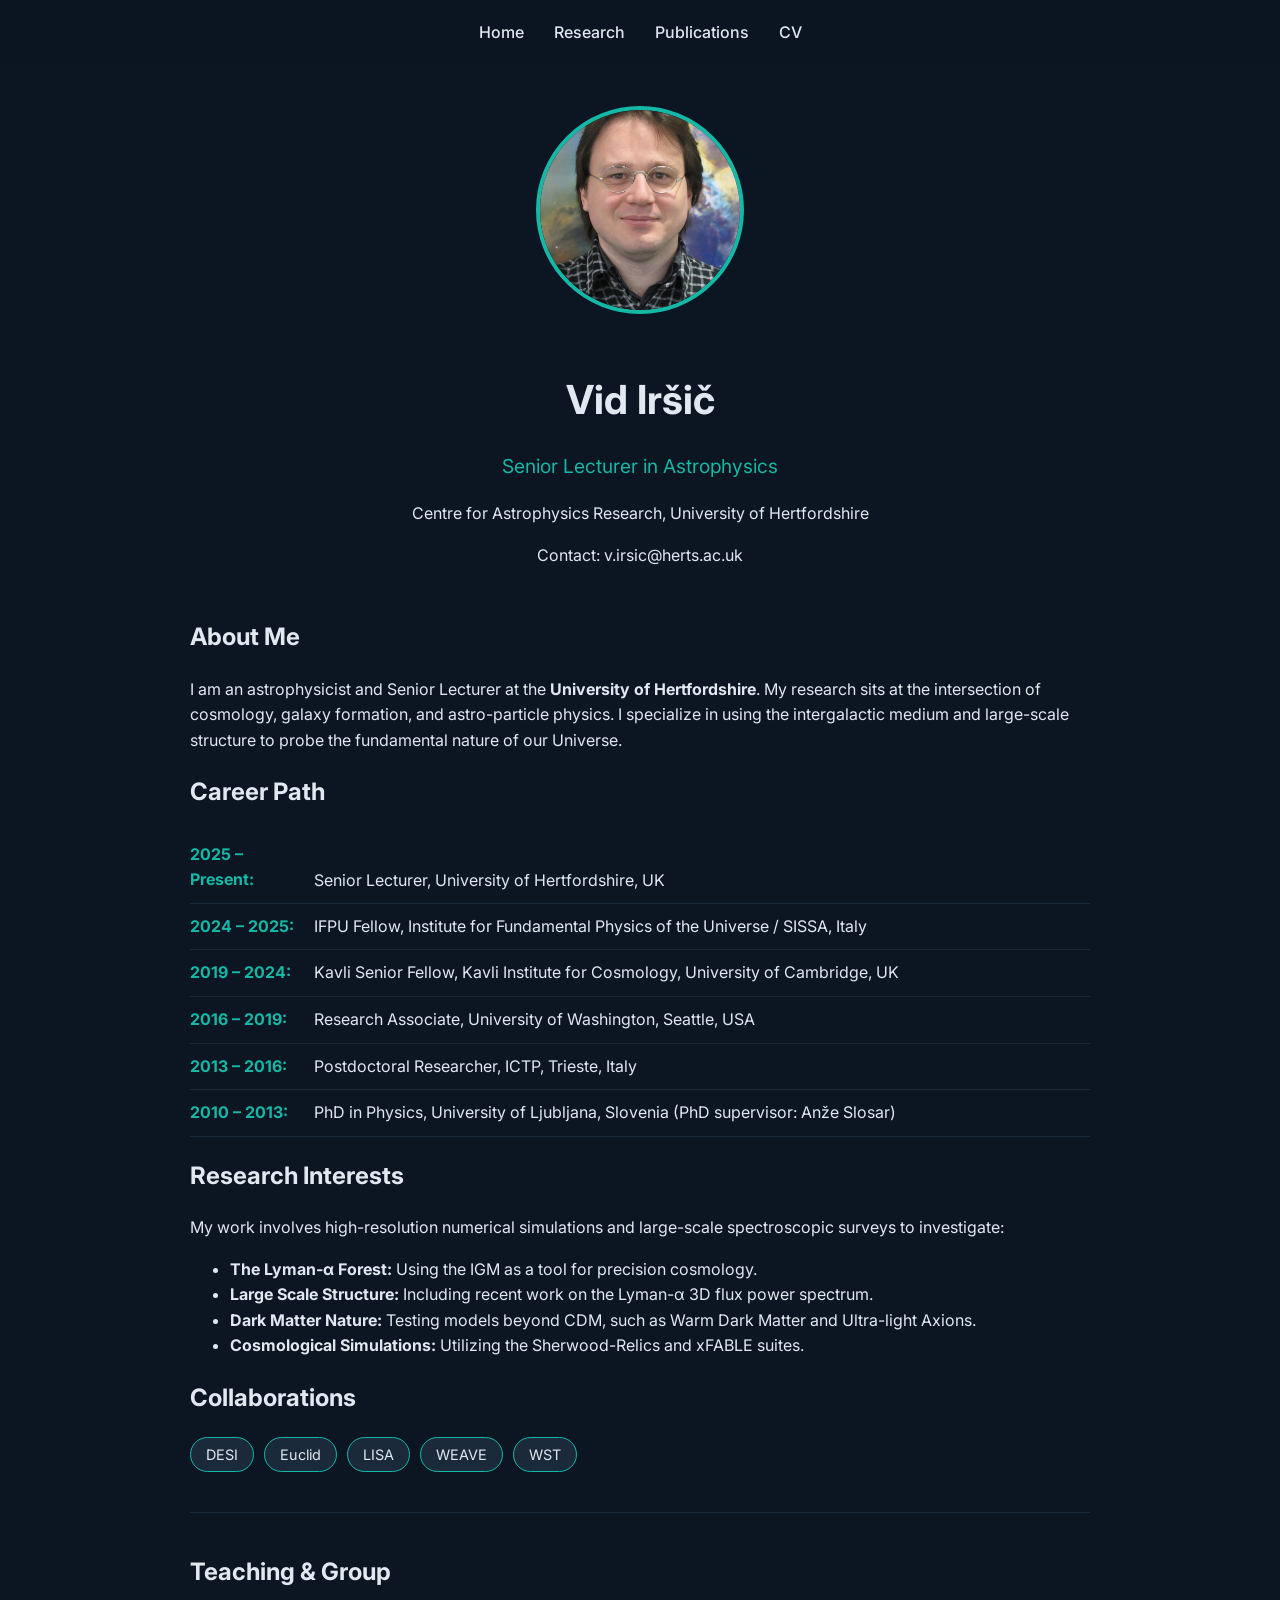
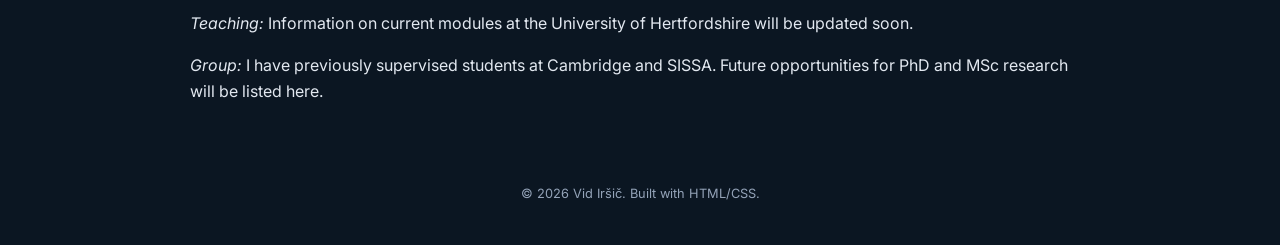
==== index.html @ 52c71392 "Update index.html" ====
<!DOCTYPE html>
<html lang="en">
<head>
    <meta charset="UTF-8">
    <meta name="viewport" content="width=device-width, initial-scale=1.0">
    <title>Vid Irsic | Astrophysicist</title>
    <link rel="stylesheet" href="style.css">
    <!-- Google Fonts for a professional look -->
    <link href="https://fonts.googleapis.com/css2?family=Inter:wght@300;400;600&display=swap" rel="stylesheet">
</head>
<body>

    <nav>
        <a href="index.html">Home</a>
        <a href="research.html">Research</a>
        <a href="publications.html">Publications</a>
        <a href="cv.pdf" target="_blank">CV</a>
    </nav>

    <div class="container">
        <!-- Hero Section -->
        <header style="text-align: center; margin-bottom: 50px;">
            <img src="img/profile.jpg" alt="Vid Irsic" class="profile-img">
            <h1 style="font-size: 2.5rem; margin-bottom: 10px;">Vid Iršič</h1>
            <p style="font-size: 1.2rem; color: var(--accent);">Senior Lecturer in Astrophysics</p>
            <p>Centre for Astrophysics Research, University of Hertfordshire</p>
            
            <div style="margin-top: 15px;">
                <!-- Protected Email: Change data-user and data-domain to your actual email -->
                Contact: <span class="email-link" data-user="v.irsic" data-domain="herts.ac.uk"></span>
            </div>
        </header>

        <!-- About / Where I am -->
        <section>
            <h2>About Me</h2>
            <p>
                I am an astrophysicist and Senior Lecturer at the <strong>University of Hertfordshire</strong>. 
                My research sits at the intersection of cosmology, galaxy formation, and astro-particle physics. 
                I specialize in using the intergalactic medium and large-scale structure to probe the 
                fundamental nature of our Universe.
            </p>
        </section>

        <!-- Career Path -->
        <section>
            <h2>Career Path</h2>
            <ul class="career-list">
                <li><strong>2025 – Present:</strong> Senior Lecturer, University of Hertfordshire, UK</li>
                <li><strong>2024 – 2025:</strong> IFPU Fellow, Institute for Fundamental Physics of the Universe / SISSA, Italy</li>
                <li><strong>2019 – 2024:</strong> Kavli Senior Fellow, Kavli Institute for Cosmology, University of Cambridge, UK</li>
                <li><strong>2016 – 2019:</strong> Research Associate, University of Washington, Seattle, USA</li>
                <li><strong>2013 – 2016:</strong> Postdoctoral Researcher, ICTP, Trieste, Italy</li>
                <li><strong>2010 – 2013:</strong> PhD in Physics, University of Ljubljana, Slovenia (PhD supervisor: Anže Slosar)</li>
            </ul>
        </section>

        <!-- Research Interests -->
        <section>
            <h2>Research Interests</h2>
            <p>My work involves high-resolution numerical simulations and large-scale spectroscopic surveys to investigate:</p>
            <ul>
                <li><strong>The Lyman-&alpha; Forest:</strong> Using the IGM as a tool for precision cosmology.</li>
                <li><strong>Large Scale Structure:</strong> Including recent work on the Lyman-&alpha; 3D flux power spectrum.</li>
                <li><strong>Dark Matter Nature:</strong> Testing models beyond CDM, such as Warm Dark Matter and Ultra-light Axions.</li>
                <li><strong>Cosmological Simulations:</strong> Utilizing the Sherwood-Relics and xFABLE suites.</li>
            </ul>
        </section>

        <!-- Collaborations -->
        <section>
            <h2>Collaborations</h2>
            <div class="collab-tags">
                <span>DESI</span> <span>Euclid</span> <span>LISA</span> <span>WEAVE</span> <span>WST</span>
            </div>
        </section>

        <!-- Teaching & Group -->
        <section style="margin-top: 40px; padding-top: 20px; border-top: 1px solid var(--card-bg);">
            <h2>Teaching & Group</h2>
            <p><em>Teaching:</em> Information on current modules at the University of Hertfordshire will be updated soon.</p>
            <p><em>Group:</em> I have previously supervised students at Cambridge and SISSA. Future opportunities for PhD and MSc research will be listed here.</p>
        </section>

    </div>

    <footer style="text-align: center; padding: 40px; color: var(--text-secondary); font-size: 0.8rem;">
        &copy; <script>document.write(new Date().getFullYear())</script> Vid Iršič. Built with HTML/CSS.
    </footer>

</body>
</html>
---- style.css ----
:root {
    --bg-color: #0b1622;
    --card-bg: #1a2a3a;
    --text-primary: #e2e8f0;
    --text-secondary: #94a3b8;
    --accent: #14b8a6; /* Teal */
    --accent-hover: #2dd4bf;
}

body {
    font-family: 'Inter', -apple-system, sans-serif;
    background-color: var(--bg-color);
    color: var(--text-primary);
    line-height: 1.6;
    margin: 0;
}

/* Navigation */
nav {
    display: flex;
    justify-content: center;
    padding: 20px;
    background: rgba(11, 22, 34, 0.9);
    position: sticky;
    top: 0;
}
nav a {
    color: var(--text-primary);
    text-decoration: none;
    margin: 0 15px;
    font-weight: 500;
}
nav a:hover { color: var(--accent); }

/* Container */
.container {
    max-width: 900px;
    margin: 40px auto;
    padding: 0 20px;
}

/* Profile Photo */
.profile-img {
    width: 200px;
    height: 200px;
    border-radius: 50%;
    border: 4px solid var(--accent);
    object-fit: cover;
    margin-bottom: 20px;
}

/* Research Grid */
.research-grid {
    display: grid;
    grid-template-columns: repeat(auto-fit, minmax(280px, 1fr));
    gap: 20px;
}

.topic-box {
    background: var(--card-bg);
    padding: 20px;
    border-radius: 12px;
    transition: transform 0.2s;
    text-decoration: none;
    color: inherit;
    display: block;
}
.topic-box:hover { transform: translateY(-5px); border: 1px solid var(--accent); }

.topic-box img {
    width: 100%;
    height: 150px;
    border-radius: 8px;
    object-fit: cover;
}

/* Buttons */
.btn {
    display: inline-block;
    background: var(--accent);
    color: var(--bg-color);
    padding: 10px 20px;
    border-radius: 6px;
    text-decoration: none;
    font-weight: bold;
}

/* Email Protection */
.email-link::after { content: attr(data-domain); }
.email-link::before { content: attr(data-user) "\0040"; }

/* Publications List */
.pub-list {
    list-style: none;
    padding: 0;
}

.pub-item {
    background: var(--card-bg);
    padding: 20px;
    border-radius: 8px;
    margin-bottom: 15px;
    border-left: 4px solid var(--accent);
}

.pub-title {
    font-size: 1.1rem;
    font-weight: 600;
    color: var(--accent-hover);
    display: block;
    margin-bottom: 5px;
    text-decoration: none;
}

.pub-authors {
    font-size: 0.9rem;
    color: var(--text-primary);
}

.pub-journal {
    font-size: 0.9rem;
    color: var(--text-secondary);
    font-style: italic;
}

/* External Link Buttons */
.external-links {
    display: flex;
    flex-wrap: wrap;
    gap: 15px;
    margin-top: 40px;
    padding-top: 20px;
    border-top: 1px solid var(--text-secondary);
}

.ext-btn {
    padding: 10px 15px;
    border: 1px solid var(--accent);
    border-radius: 5px;
    color: var(--accent);
    text-decoration: none;
    font-size: 0.9rem;
    transition: all 0.3s ease;
}

.ext-btn:hover {
    background: var(--accent);
    color: var(--bg-color);
}

/* Career List Styling */
.career-list {
    list-style: none;
    padding: 0;
}
.career-list li {
    padding: 10px 0;
    border-bottom: 1px solid var(--card-bg);
}
.career-list li strong {
    color: var(--accent);
    display: inline-block;
    width: 120px; /* Aligns the dates */
}

/* Collaboration Tags */
.collab-tags {
    display: flex;
    flex-wrap: wrap;
    gap: 10px;
    margin-top: 10px;
}
.collab-tags span {
    background: var(--card-bg);
    padding: 5px 15px;
    border-radius: 20px;
    font-size: 0.9rem;
    border: 1px solid var(--accent);
    color: var(--text-primary);
}

/* Responsive adjustment for dates */
@media (max-width: 600px) {
    .career-list li strong {
        display: block;
        width: auto;
        margin-bottom: 5px;
    }
}
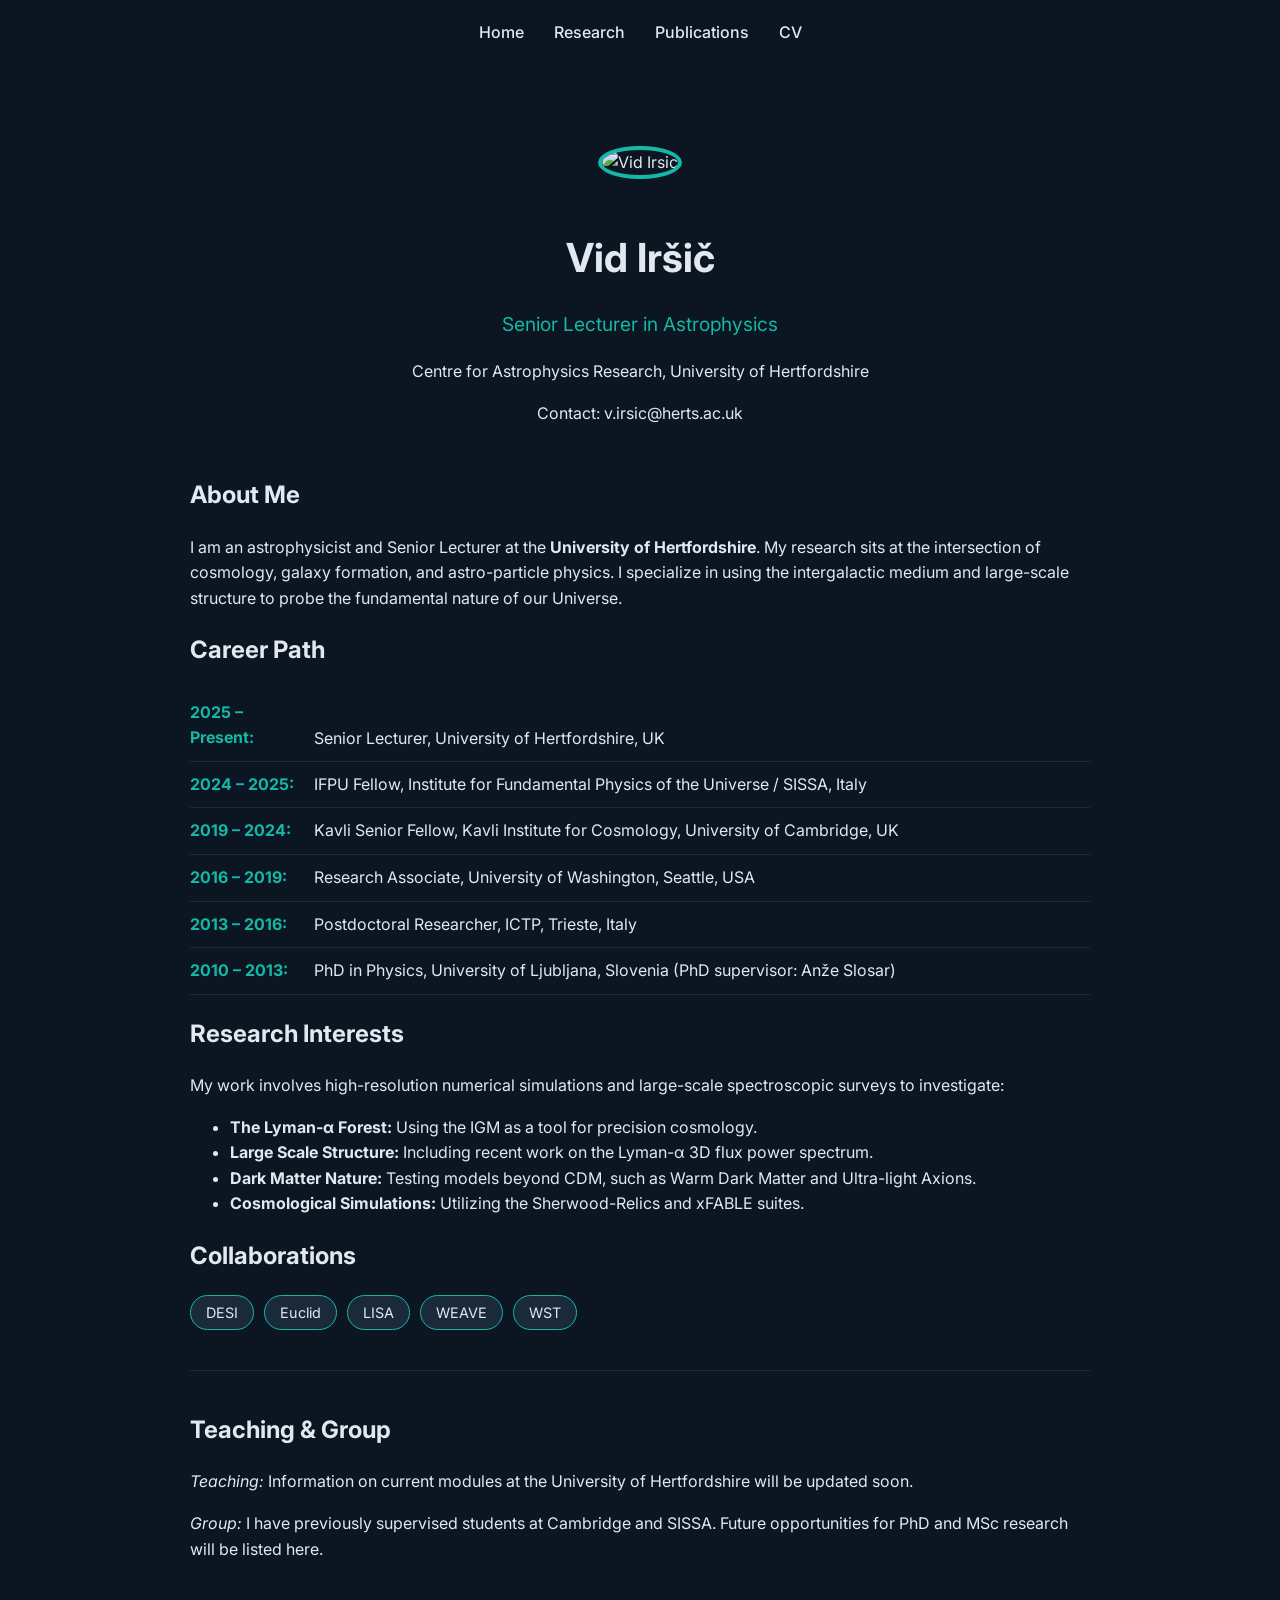
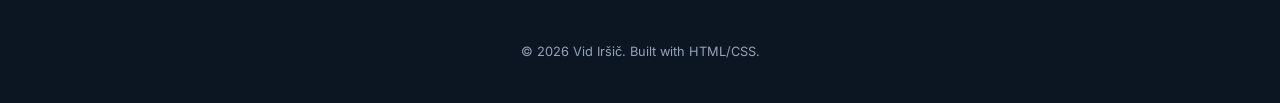
==== commit 65aa9829: "Update index.html" ====
--- a/index.html
+++ b/index.html
@@ -20,7 +20,7 @@
     <div class="container">
         <!-- Hero Section -->
         <header style="text-align: center; margin-bottom: 50px;">
-            <img src="img/profile.jpg" alt="Vid Irsic" class="profile-img">
+            <img src="img/profile2.jpg" alt="Vid Irsic" class="profile-img">
             <h1 style="font-size: 2.5rem; margin-bottom: 10px;">Vid Iršič</h1>
             <p style="font-size: 1.2rem; color: var(--accent);">Senior Lecturer in Astrophysics</p>
             <p>Centre for Astrophysics Research, University of Hertfordshire</p>
--- a/style.css
+++ b/style.css
@@ -46,7 +46,9 @@
     border-radius: 50%;
     border: 4px solid var(--accent);
     object-fit: cover;
+    object-position: 50% 10%;
     margin-bottom: 20px;
+    margin-top: 40px; 
 }
 
 /* Research Grid */
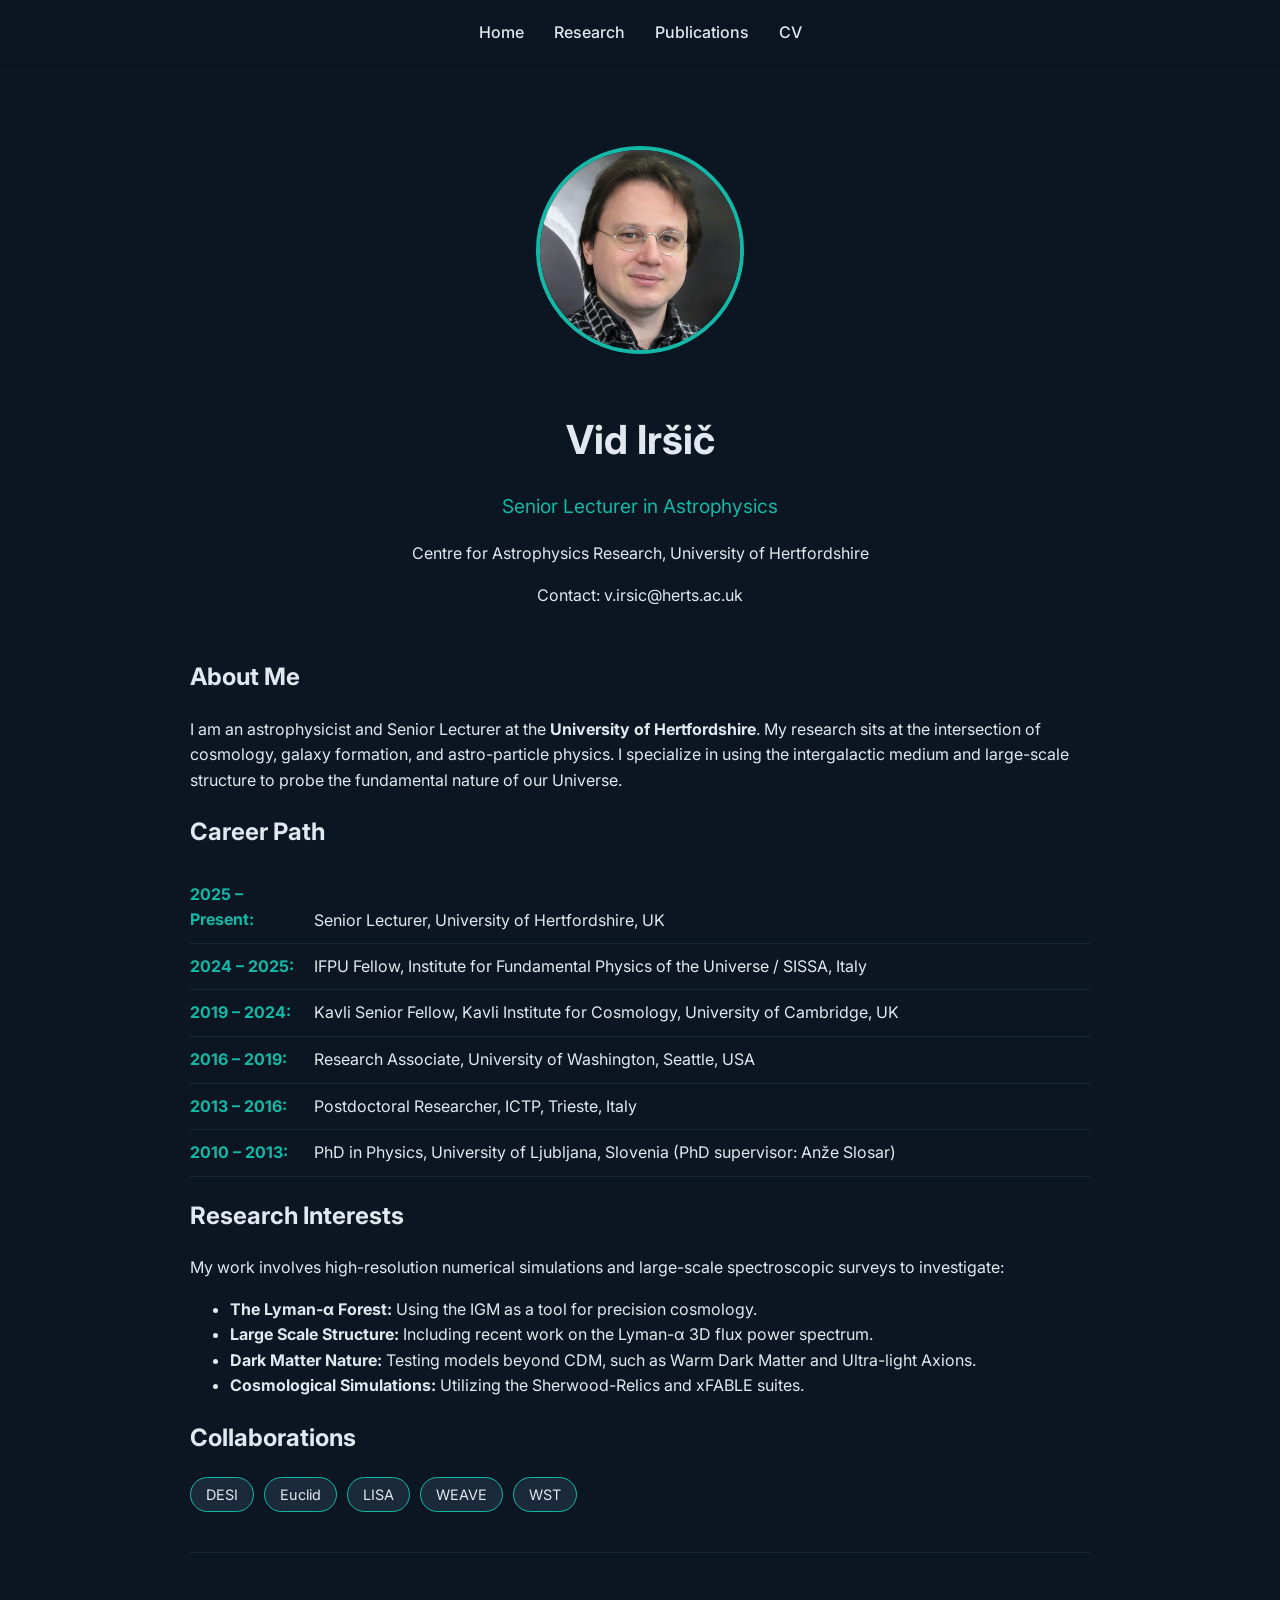
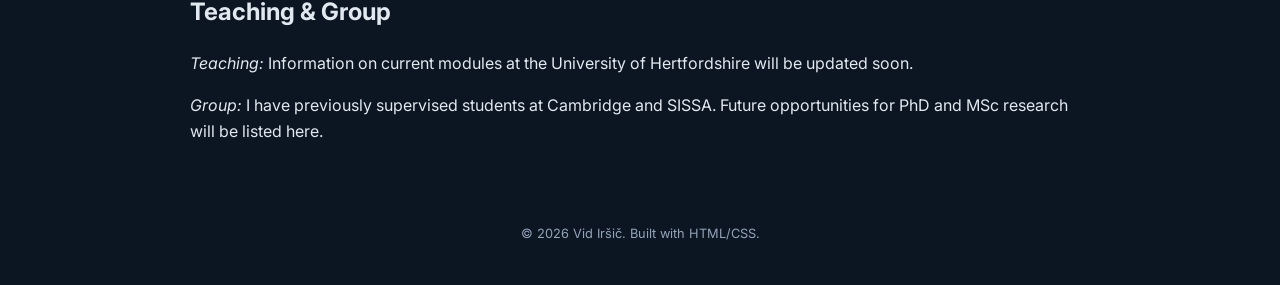
==== commit e9daba76: "Update index.html" ====
--- a/index.html
+++ b/index.html
@@ -20,7 +20,7 @@
     <div class="container">
         <!-- Hero Section -->
         <header style="text-align: center; margin-bottom: 50px;">
-            <img src="img/profile2.jpg" alt="Vid Irsic" class="profile-img">
+            <img src="img/profile.jpg" alt="Vid Irsic" class="profile-img">
             <h1 style="font-size: 2.5rem; margin-bottom: 10px;">Vid Iršič</h1>
             <p style="font-size: 1.2rem; color: var(--accent);">Senior Lecturer in Astrophysics</p>
             <p>Centre for Astrophysics Research, University of Hertfordshire</p>
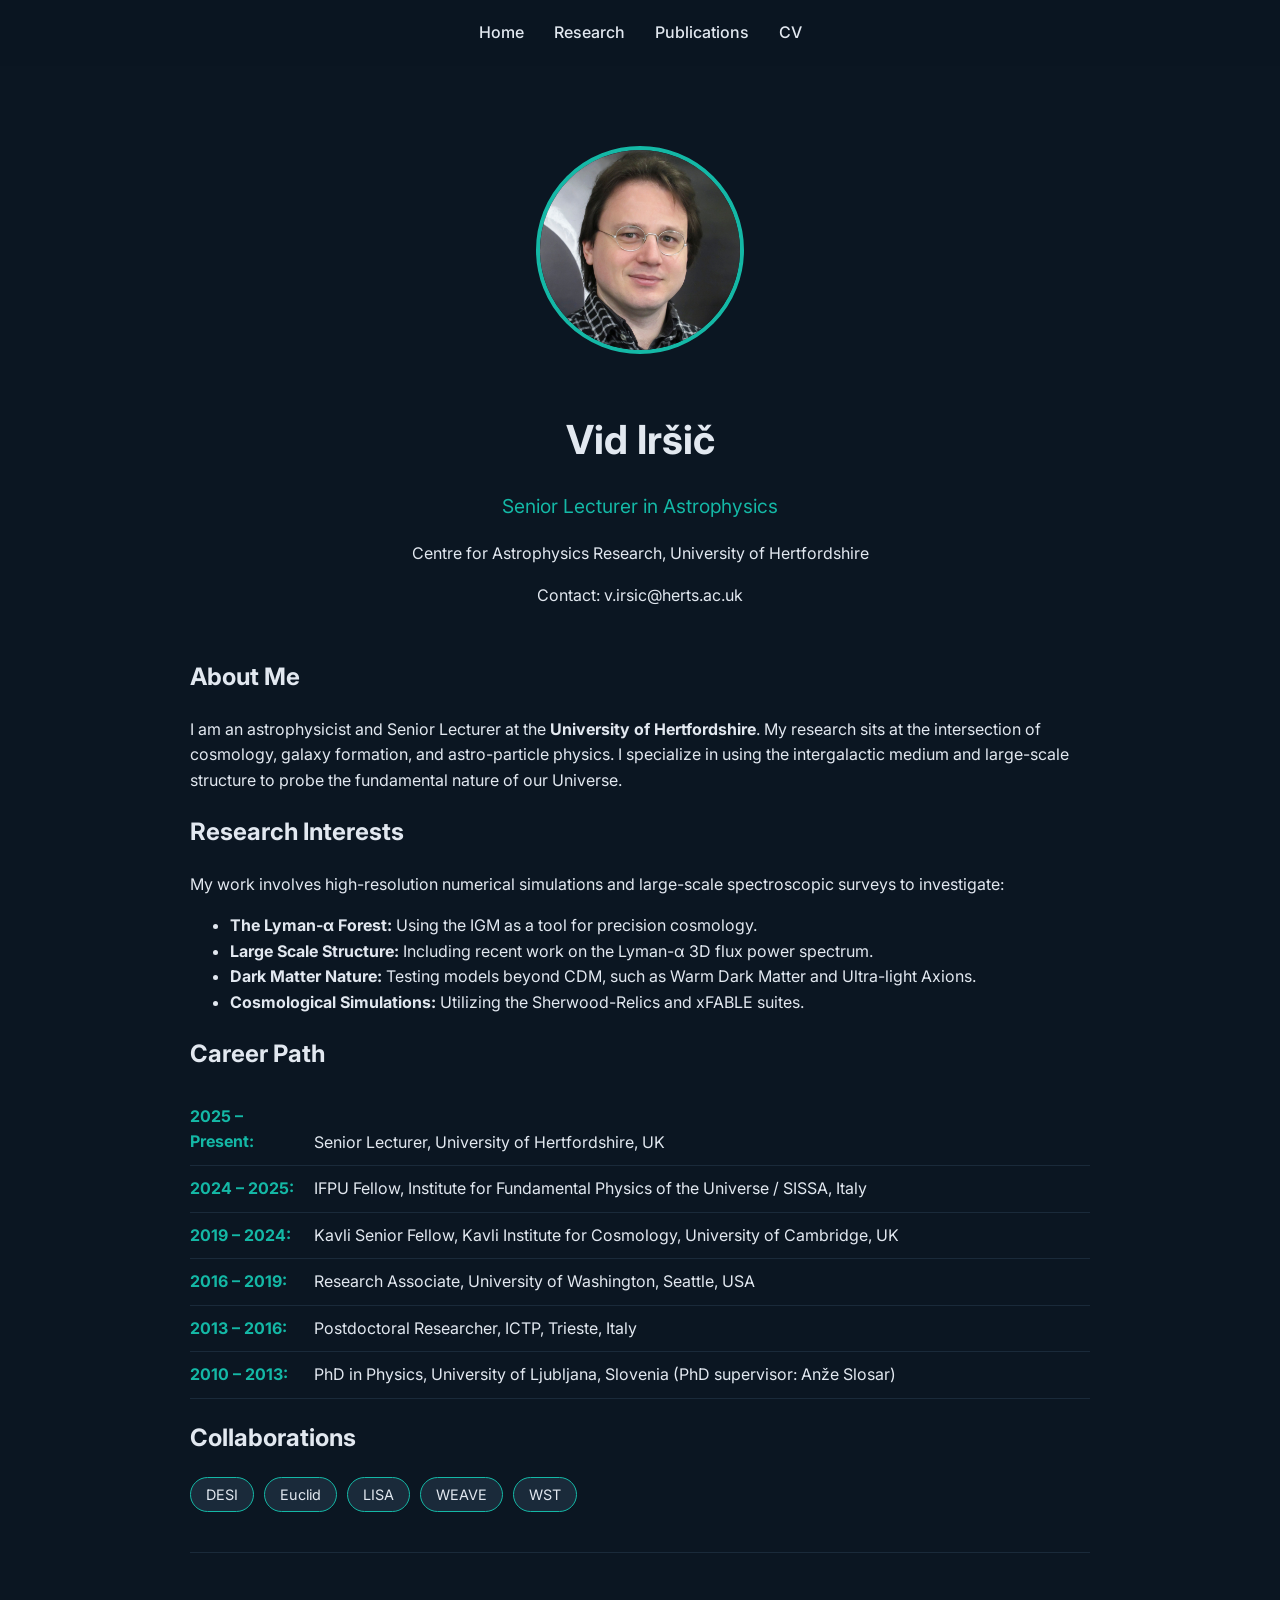
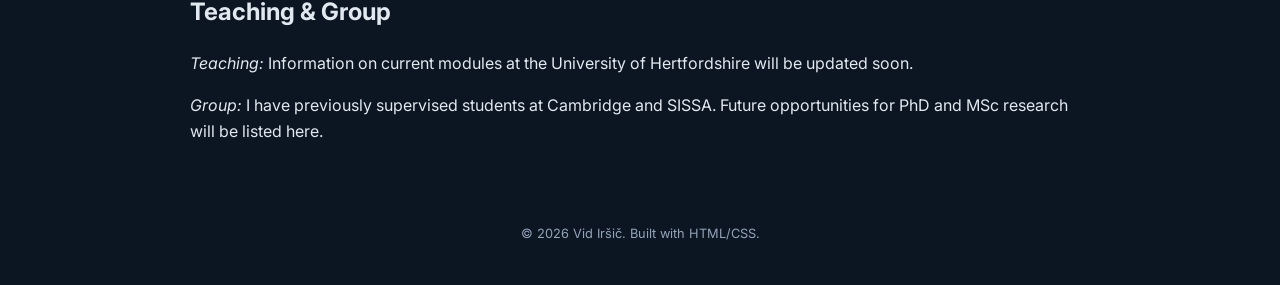
==== commit c3ba7df3: "Changes to index.html" ====
--- a/index.html
+++ b/index.html
@@ -42,6 +42,18 @@
             </p>
         </section>
 
+        <!-- Research Interests -->
+        <section>
+            <h2>Research Interests</h2>
+            <p>My work involves high-resolution numerical simulations and large-scale spectroscopic surveys to investigate:</p>
+            <ul>
+                <li><strong>The Lyman-&alpha; Forest:</strong> Using the IGM as a tool for precision cosmology.</li>
+                <li><strong>Large Scale Structure:</strong> Including recent work on the Lyman-&alpha; 3D flux power spectrum.</li>
+                <li><strong>Dark Matter Nature:</strong> Testing models beyond CDM, such as Warm Dark Matter and Ultra-light Axions.</li>
+                <li><strong>Cosmological Simulations:</strong> Utilizing the Sherwood-Relics and xFABLE suites.</li>
+            </ul>
+        </section>
+		
         <!-- Career Path -->
         <section>
             <h2>Career Path</h2>
@@ -52,18 +64,6 @@
                 <li><strong>2016 – 2019:</strong> Research Associate, University of Washington, Seattle, USA</li>
                 <li><strong>2013 – 2016:</strong> Postdoctoral Researcher, ICTP, Trieste, Italy</li>
                 <li><strong>2010 – 2013:</strong> PhD in Physics, University of Ljubljana, Slovenia (PhD supervisor: Anže Slosar)</li>
-            </ul>
-        </section>
-
-        <!-- Research Interests -->
-        <section>
-            <h2>Research Interests</h2>
-            <p>My work involves high-resolution numerical simulations and large-scale spectroscopic surveys to investigate:</p>
-            <ul>
-                <li><strong>The Lyman-&alpha; Forest:</strong> Using the IGM as a tool for precision cosmology.</li>
-                <li><strong>Large Scale Structure:</strong> Including recent work on the Lyman-&alpha; 3D flux power spectrum.</li>
-                <li><strong>Dark Matter Nature:</strong> Testing models beyond CDM, such as Warm Dark Matter and Ultra-light Axions.</li>
-                <li><strong>Cosmological Simulations:</strong> Utilizing the Sherwood-Relics and xFABLE suites.</li>
             </ul>
         </section>
 
--- a/style.css
+++ b/style.css
@@ -189,3 +189,128 @@
         margin-bottom: 5px;
     }
 }
+
+/* Publication Interactivity */
+.pub-item {
+    transition: background-color 0.3s ease;
+}
+
+.pub-item:hover {
+    background-color: #233549; /* Slightly lighter than card-bg */
+}
+
+.pub-title {
+    text-decoration: none;
+    font-size: 1.15rem;
+    font-weight: 600;
+    color: var(--accent);
+    display: inline-block;
+    margin-bottom: 5px;
+}
+
+.pub-title:hover {
+    text-decoration: underline;
+    color: var(--accent-hover);
+}
+
+/* Badge and News Styling */
+.badge {
+    background: #f59e0b;
+    color: #0b1622;
+    font-size: 0.65rem;
+    font-weight: bold;
+    padding: 2px 6px;
+    border-radius: 4px;
+    margin-left: 8px;
+    vertical-align: middle;
+    text-transform: uppercase;
+}
+
+.news-link {
+    display: inline-block;
+    margin-top: 8px;
+    font-size: 0.85rem;
+    color: #94a3b8;
+    text-decoration: none;
+    font-style: italic;
+}
+
+.news-link:hover {
+    color: var(--accent);
+    text-decoration: underline;
+}
+
+.section-title {
+    color: var(--text-primary);
+    border-left: 4px solid var(--accent);
+    padding-left: 15px;
+    margin-bottom: 30px;
+}
+
+/* Gallery Layout */
+.gallery-container { padding: 40px 20px; }
+
+.gallery-block {
+    display: flex;
+    align-items: center;
+    gap: 60px;
+    margin-bottom: 120px;
+}
+
+/* Alternate order for even blocks */
+.gallery-block:nth-child(even) { flex-direction: row-reverse; }
+
+.gallery-text { flex: 1.3; }
+.gallery-text h2 { 
+    color: var(--accent); 
+    font-size: 1.8rem; 
+    margin-bottom: 20px;
+    position: relative;
+}
+.gallery-text h2::after {
+    content: "";
+    display: block;
+    width: 50px;
+    height: 3px;
+    background: var(--accent);
+    margin-top: 10px;
+}
+
+.gallery-img { flex: 1; text-align: center; }
+.gallery-img img {
+    width: 100%;
+    max-width: 500px;
+    border-radius: 12px;
+    border: 1px solid var(--card-bg);
+    box-shadow: 0 15px 45px rgba(0,0,0,0.5);
+    transition: transform 0.3s ease;
+}
+.gallery-img img:hover { transform: translateY(-5px); }
+
+.fig-caption {
+    display: block;
+    margin-top: 15px;
+    font-size: 0.85rem;
+    color: var(--text-secondary);
+    text-decoration: none;
+    font-style: italic;
+}
+.fig-caption:hover { color: var(--accent); text-decoration: underline; }
+
+/* Mobile View */
+@media (max-width: 900px) {
+    .gallery-block, .gallery-block:nth-child(even) {
+        flex-direction: column;
+        text-align: center;
+        gap: 30px;
+    }
+    .gallery-text h2::after { margin: 10px auto; }
+}
+
+/* Responsive */
+@media (max-width: 900px) {
+    .gallery-block, .gallery-block:nth-child(even) {
+        flex-direction: column;
+        gap: 30px;
+    }
+}
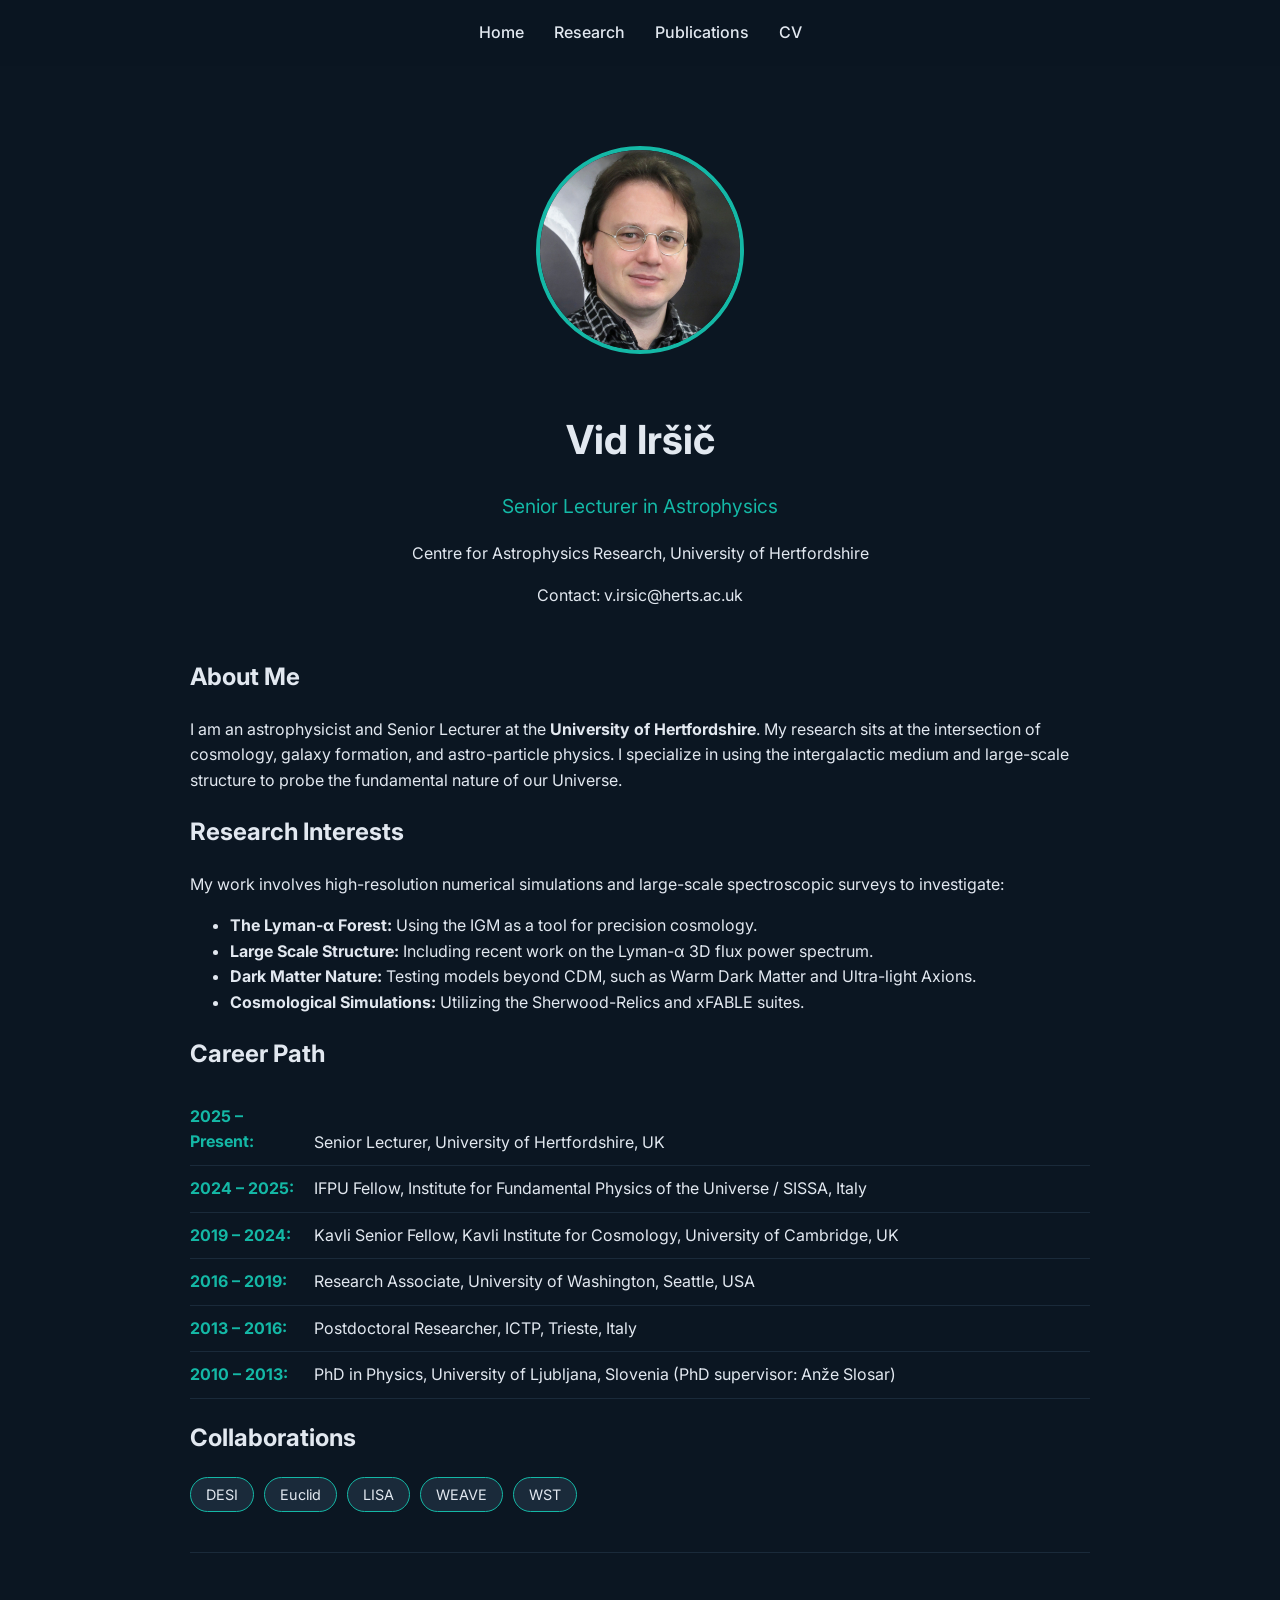
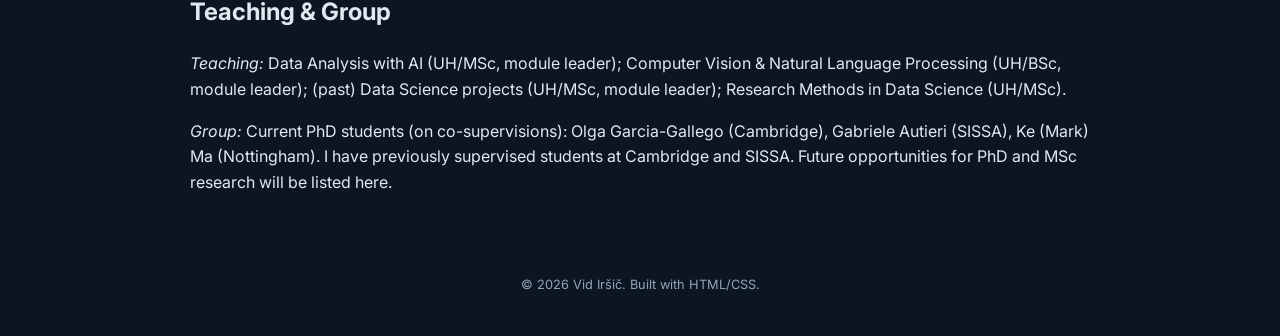
==== commit c809d2c3: "Update on index.html" ====
--- a/index.html
+++ b/index.html
@@ -78,8 +78,15 @@
         <!-- Teaching & Group -->
         <section style="margin-top: 40px; padding-top: 20px; border-top: 1px solid var(--card-bg);">
             <h2>Teaching & Group</h2>
-            <p><em>Teaching:</em> Information on current modules at the University of Hertfordshire will be updated soon.</p>
-            <p><em>Group:</em> I have previously supervised students at Cambridge and SISSA. Future opportunities for PhD and MSc research will be listed here.</p>
+            <p><em>Teaching:</em> Data Analysis with AI (UH/MSc, module leader);
+            Computer Vision & Natural Language Processing (UH/BSc, module
+            leader); (past) Data Science projects (UH/MSc, module leader);
+            Research Methods in Data Science (UH/MSc).</p>
+            <p><em>Group:</em> Current PhD students (on co-supervisions): Olga
+            Garcia-Gallego (Cambridge), Gabriele Autieri (SISSA), Ke (Mark) Ma
+            (Nottingham). I have previously supervised students at Cambridge and
+            SISSA. Future opportunities for PhD and MSc research will be listed
+            here.</p>
         </section>
 
     </div>
--- a/style.css
+++ b/style.css
@@ -54,7 +54,8 @@
 /* Research Grid */
 .research-grid {
     display: grid;
-    grid-template-columns: repeat(auto-fit, minmax(280px, 1fr));
+    grid-template-columns: repeat(2, 1fr);
+	/*grid-template-columns: repeat(auto-fit, minmax(280px, 1fr));*/
     gap: 20px;
 }
 
@@ -71,9 +72,10 @@
 
 .topic-box img {
     width: 100%;
-    height: 150px;
+    height: 250px;
     border-radius: 8px;
-    object-fit: cover;
+    /*object-fit: cover;*/
+	object-fit: contain;
 }
 
 /* Buttons */
@@ -314,3 +316,27 @@
         gap: 30px;
     }
 }
+
+@media (max-width: 600px) {
+	.research-grid {
+		grid-template-columns: 1fr;
+	}
+}
+
+/* Style for links without a specific class */
+.custom-link {
+    color: #38bdf8; /* A bright, readable sky blue */
+    text-decoration: underline;
+    transition: color 0.2s;
+}
+
+/* Keeps the link from turning purple after being clicked */
+.custom-link:visited {
+    color: #38bdf8; 
+}
+
+/* Hover effect for plain links */
+.custom-link:hover {
+    color: var(--accent-hover);
+    text-decoration: none;
+}
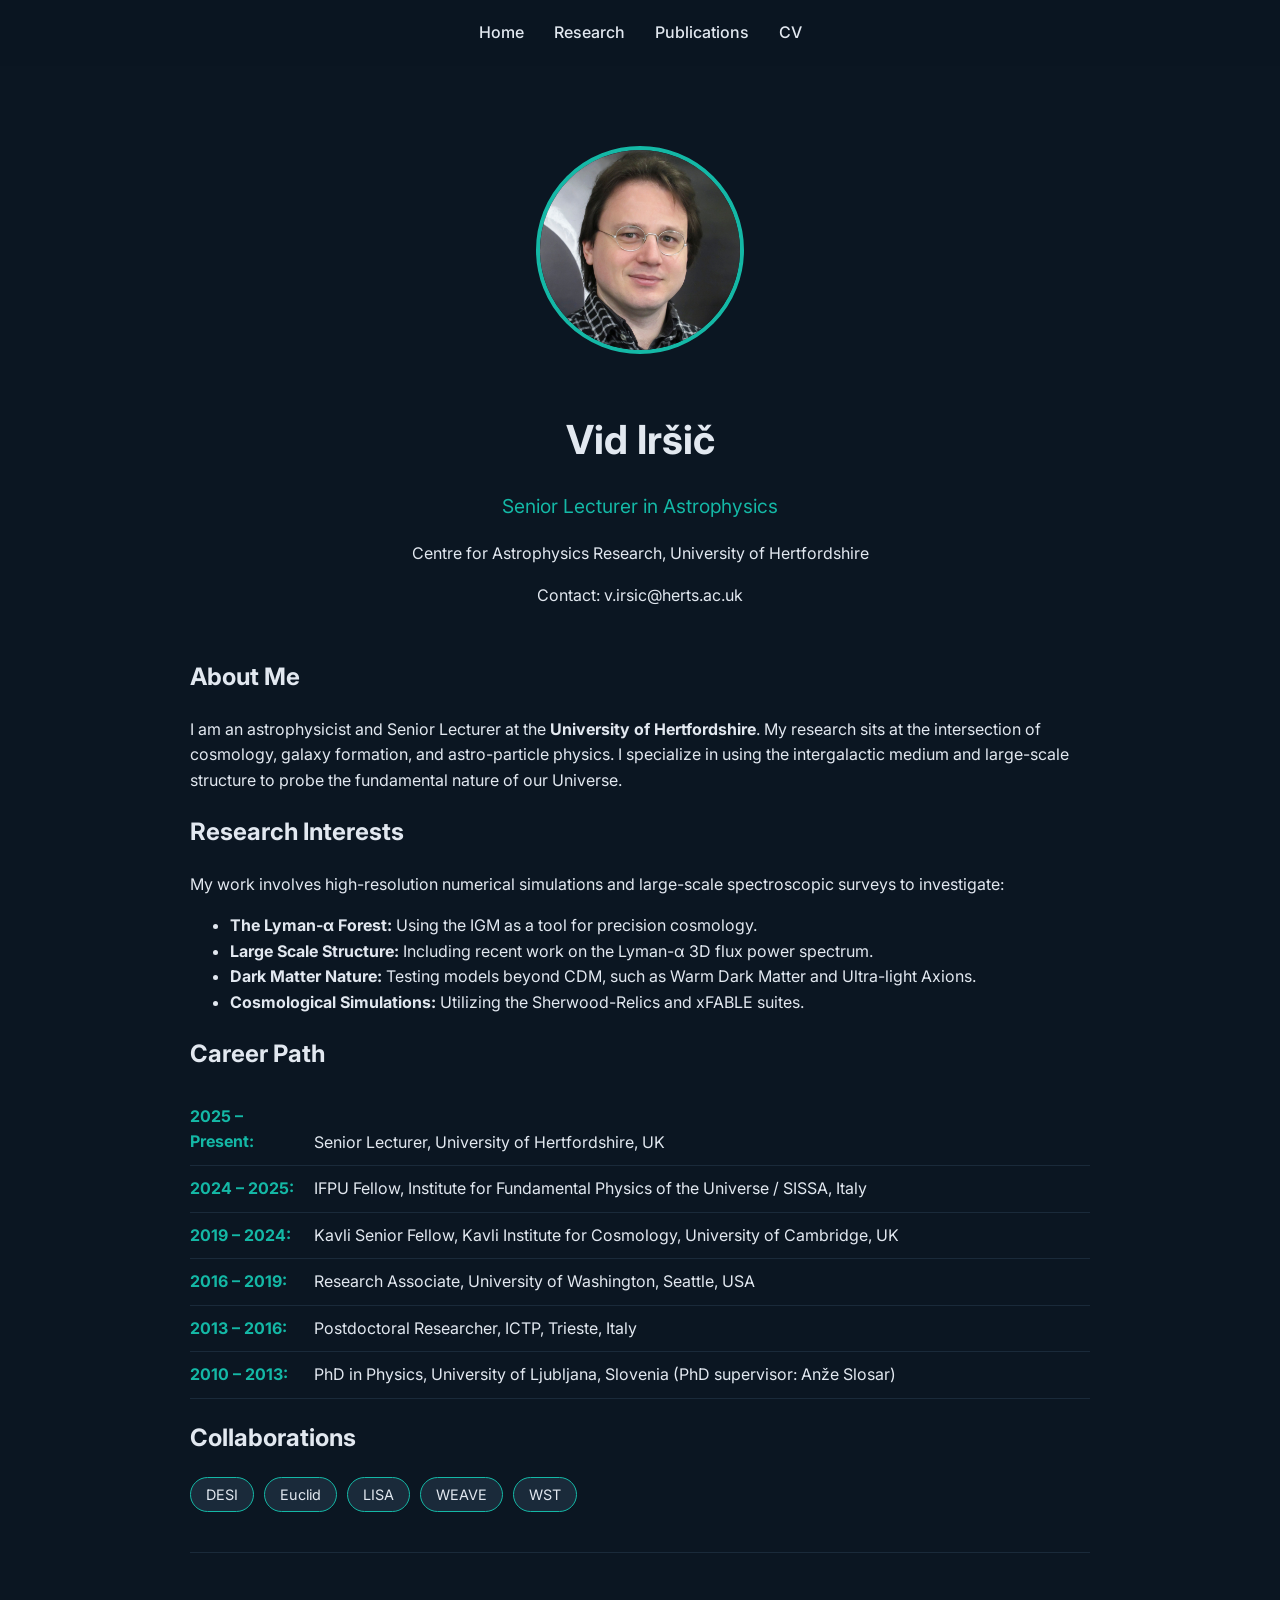
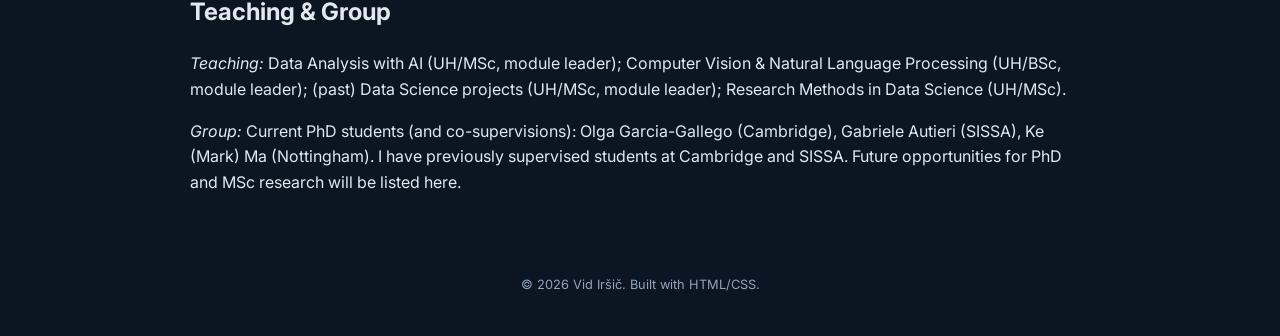
==== commit 8d26704e: "Update on index.html" ====
--- a/index.html
+++ b/index.html
@@ -82,7 +82,7 @@
             Computer Vision & Natural Language Processing (UH/BSc, module
             leader); (past) Data Science projects (UH/MSc, module leader);
             Research Methods in Data Science (UH/MSc).</p>
-            <p><em>Group:</em> Current PhD students (on co-supervisions): Olga
+            <p><em>Group:</em> Current PhD students (and co-supervisions): Olga
             Garcia-Gallego (Cambridge), Gabriele Autieri (SISSA), Ke (Mark) Ma
             (Nottingham). I have previously supervised students at Cambridge and
             SISSA. Future opportunities for PhD and MSc research will be listed
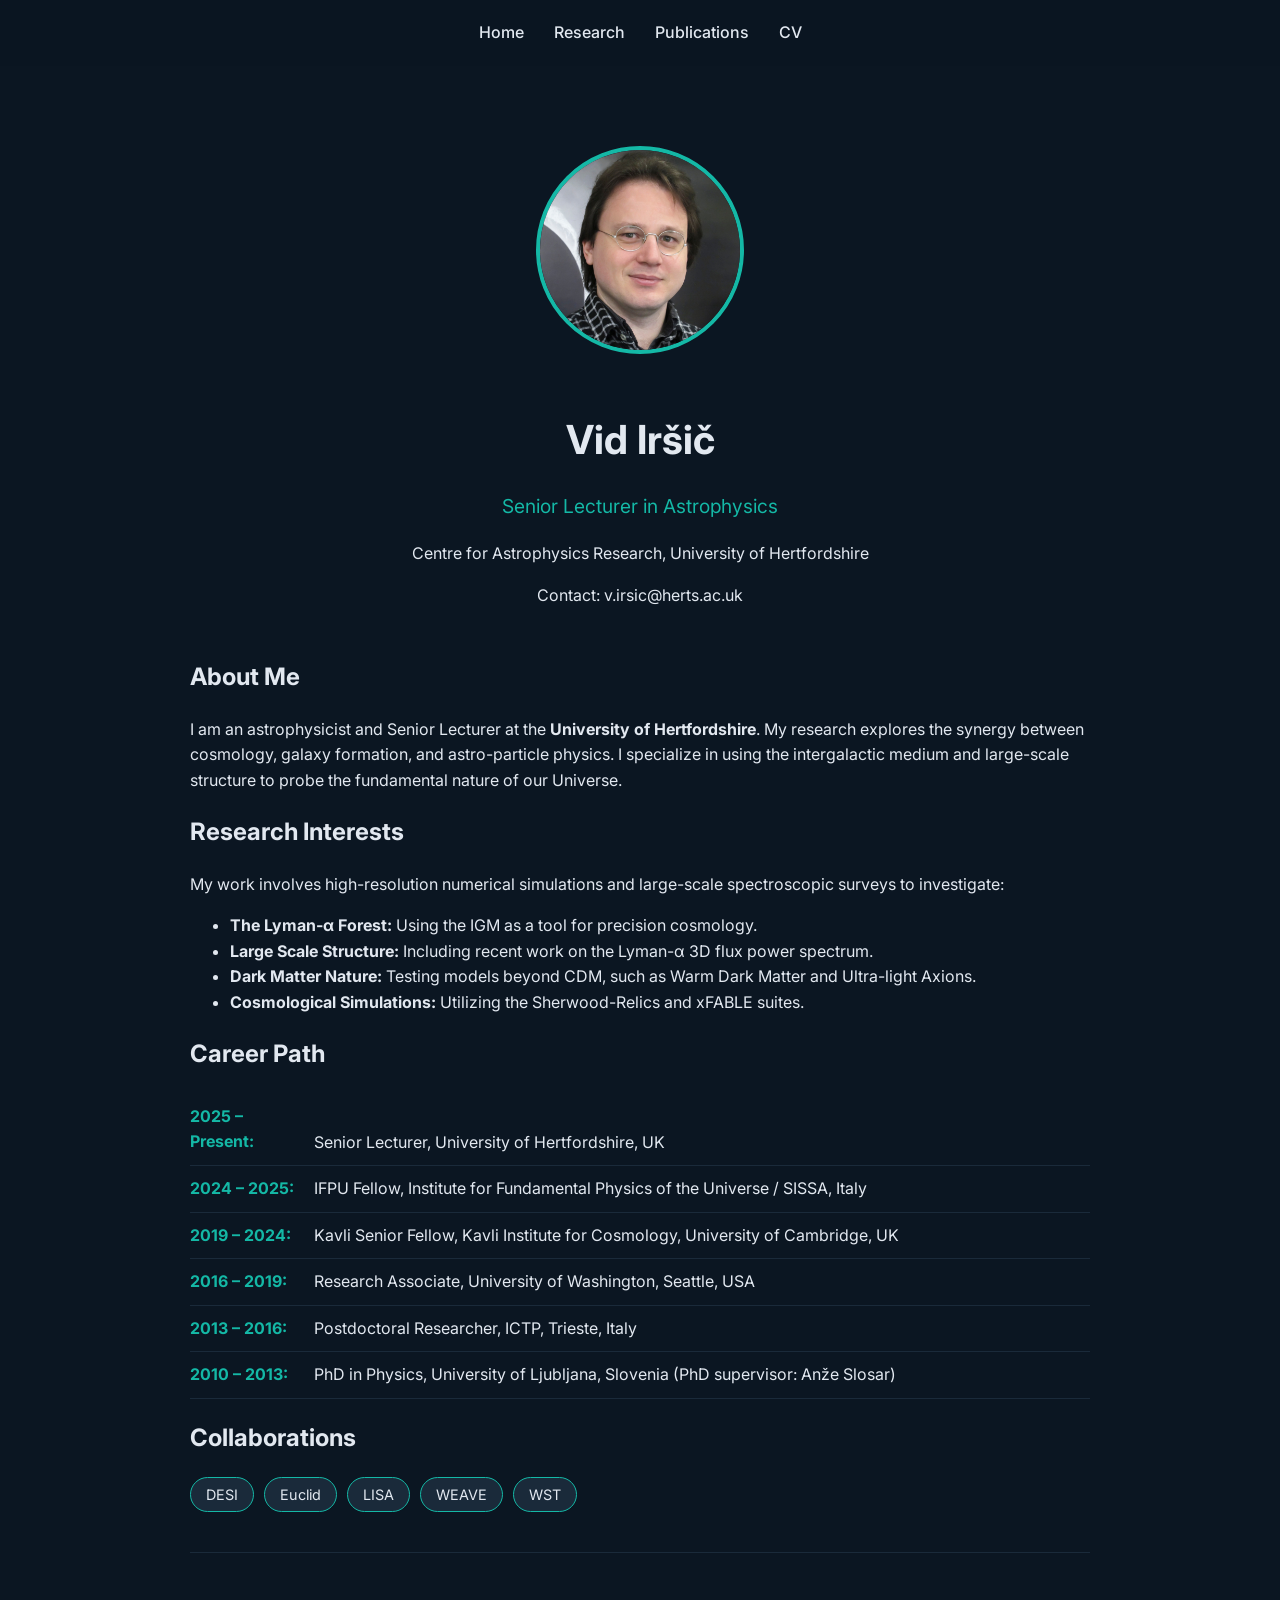
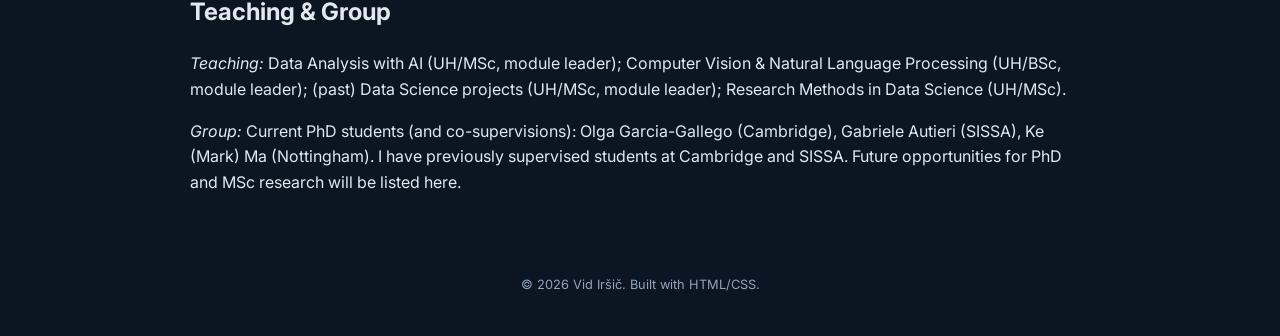
==== commit 7cdc4c66: "Update on index.html" ====
--- a/index.html
+++ b/index.html
@@ -35,10 +35,12 @@
         <section>
             <h2>About Me</h2>
             <p>
-                I am an astrophysicist and Senior Lecturer at the <strong>University of Hertfordshire</strong>. 
-                My research sits at the intersection of cosmology, galaxy formation, and astro-particle physics. 
-                I specialize in using the intergalactic medium and large-scale structure to probe the 
-                fundamental nature of our Universe.
+                I am an astrophysicist and Senior Lecturer at
+                the <strong>University of Hertfordshire</strong>.  My research
+                explores the synergy between cosmology, galaxy formation, and
+                astro-particle physics. I specialize in using the intergalactic
+                medium and large-scale structure to probe the fundamental nature
+                of our Universe.
             </p>
         </section>
 
